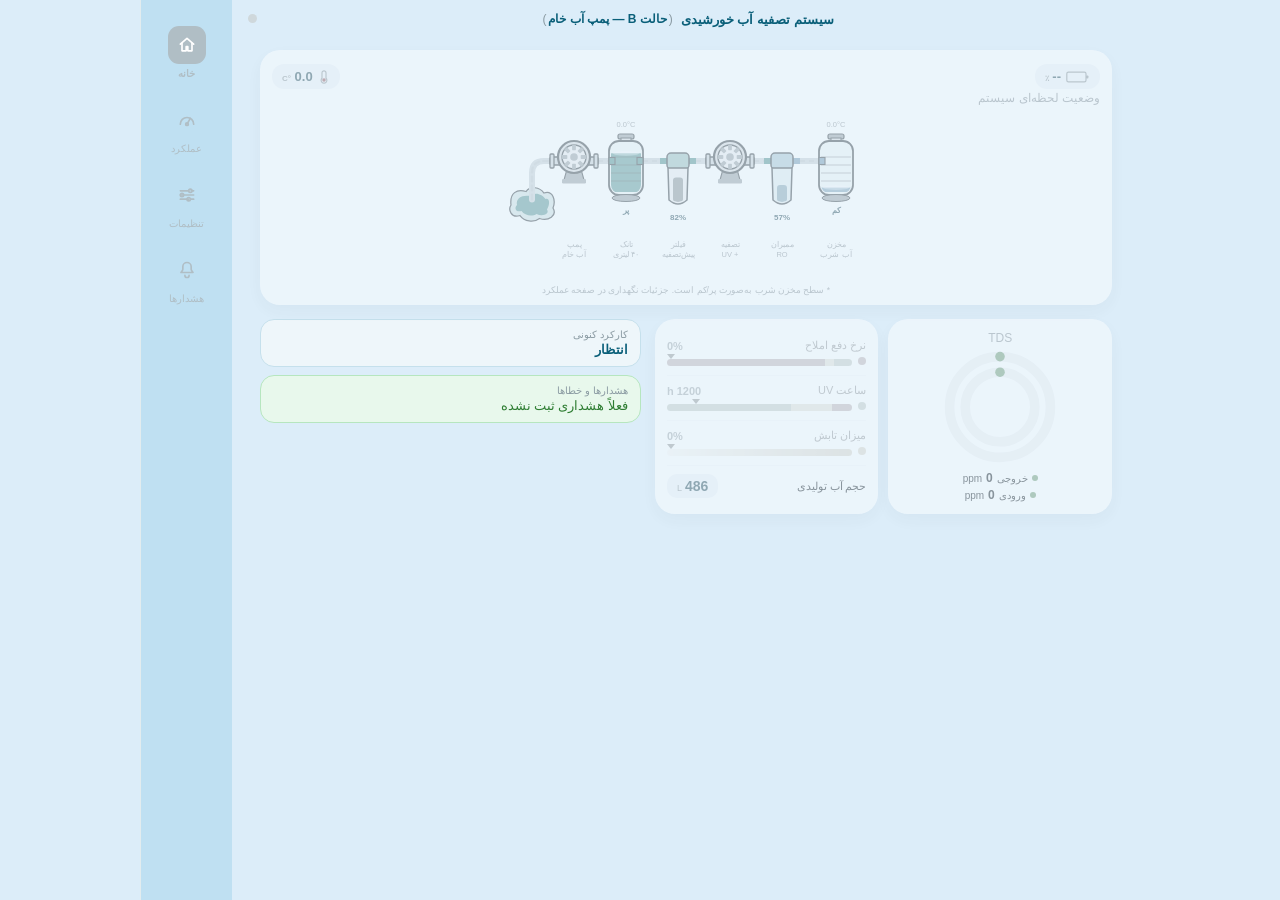
==== Webapp/index.html @ 276bb918 "Store event epochs and show Jalali times in alerts, PDF, and settings. Keep Unix time on the ESP; co" ====
<!DOCTYPE html>
<html lang="fa" dir="rtl">
<head>
<meta charset="UTF-8">
<meta name="viewport" content="width=device-width, initial-scale=1.0, maximum-scale=1.0">
<title>سیستم تصفیه آب خورشیدی</title>
<link rel="manifest" href="manifest.json">
<link rel="stylesheet" href="style.css">
<meta name="theme-color" content="#0f7fa0">
</head>
<body>
<div id="app">

  <div class="content">
  <header>
    <span id="conn-dot" class="conn-dot" title="وضعیت اتصال"></span>
    <div class="title-row">
      <h1 class="title-main">سیستم تصفیه آب خورشیدی</h1>
      <div class="mode-badge" id="modeBadge" title="تغییر سناریو فقط از صفحه تنظیمات">
        <span class="paren">(</span>
        <span id="modeDdLabel">حالت B — پمپ آب خام</span>
        <span class="paren">)</span>
      </div>
    </div>
  </header>

  <main>

    <!-- صفحه خانه -->
    <section id="page-home" class="page">

      <div class="card schematic-card">
        <div class="stat-row">
          <div class="stat-chip">
            <svg id="batteryIcon" width="24" height="14" viewBox="0 0 30 16"></svg>
            <span class="val" id="batteryVal">-- <span class="unit">٪</span></span>
          </div>
          <div class="stat-chip">
            <svg width="12" height="14" viewBox="0 0 12 16"><path d="M6 1a2.3 2.3 0 0 0-2.3 2.3v6.1a3.3 3.3 0 1 0 4.6 0V3.3A2.3 2.3 0 0 0 6 1Z" fill="none" stroke="#8a9aa2" stroke-width="1.3"/><circle cx="6" cy="11.5" r="2" fill="#e5484d"/></svg>
            <span class="val" id="mainTempVal">-- <span class="unit">°C</span></span>
          </div>
        </div>
        <div class="card-title schematic-card-title">وضعیت لحظه‌ای سیستم</div>

        <svg id="schematic" width="100%" height="168" viewBox="0 0 360 168"></svg>
        <div class="schematic-note">* سطح مخزن شرب به‌صورت پر/کم است. جزئیات نگهداری در صفحه عملکرد</div>
      </div>

      <div class="row-cards">
        <div class="card">
          <div class="card-title">TDS</div>
          <div class="rings-wrap">
            <svg id="tdsRings" width="120" height="120" viewBox="0 0 200 200"></svg>
          </div>
        </div>
        <div class="card" id="sideRows"></div>
      </div>

      <div class="home-bottom-stack">
        <div class="status-box routine-box" id="opModeBox">
          <div class="status-box-title">کارکرد کنونی</div>
          <div class="status-box-body op-mode-line">
            <span id="opModeVal">--</span>
            <span class="intake-wait-inline" id="intakeWaitInline" hidden>
              <span class="intake-wait-label">وقفه</span>
              <span class="intake-wait-timer" id="intakeWaitTimer" hidden></span>
              <button type="button" class="intake-reset-btn" id="btnResetIntakeWait" hidden>Reset</button>
            </span>
          </div>
        </div>
        <div class="status-box alert-box" id="homeAlertsBox">
          <div class="status-box-title">هشدارها و خطاها</div>
          <div class="status-box-body" id="homeAlertsVal">فعلاً هشداری ثبت نشده</div>
        </div>
      </div>
    </section>

    <!-- صفحه عملکرد -->
    <section id="page-performance" class="page">
      <div class="card" id="perf-rows"></div>
    </section>

    <!-- صفحه تنظیمات -->
    <section id="page-settings" class="page">

      <div id="settingsMain" class="settings-view active">
        <div class="settings-clock-bar" id="settingsClockBar" aria-live="polite">
          <span class="settings-clock-label">تاریخ و ساعت</span>
          <span class="settings-clock-value" id="settingsClockVal">--</span>
        </div>
        <div class="settings-top settings-top-full">
          <div class="settings-buttons-row">
            <button class="settings-btn" id="btnCalibration">
              <span class="icon-circle"><svg viewBox="0 0 24 24"><path d="M4 21v-6M4 11V3M12 21v-10M12 7V3M20 21v-4M20 13V3" stroke-linecap="round"/><circle cx="4" cy="13" r="2.2"/><circle cx="12" cy="9" r="2.2"/><circle cx="20" cy="15" r="2.2"/></svg></span>
              کالیبراسیون
            </button>
            <button class="settings-btn" id="btnFilters">
              <span class="icon-circle"><svg viewBox="0 0 24 24"><rect x="7" y="3" width="10" height="18" rx="4"/><line x1="7" y1="10" x2="17" y2="10"/><line x1="7" y1="15" x2="17" y2="15"/></svg></span>
              تعویض فیلتر
            </button>
          </div>

          <div class="settings-buttons-row">
            <button class="settings-btn" id="btnDateTime">
              <span class="icon-circle"><svg viewBox="0 0 24 24"><circle cx="12" cy="12" r="9"/><polyline points="12 7 12 12 15.5 14"/></svg></span>
              تاریخ و ساعت
            </button>
          </div>

          <div class="settings-spacer"></div>

          <div class="scenario-select" id="scenarioSelect">
            <span class="scenario-select-caption">سناریوی سیستم</span>
            <div class="scenario-select-btns">
              <button type="button" class="scenario-opt" data-mode="A" id="settingsScenarioA">حالت A — آب شهری</button>
              <button type="button" class="scenario-opt active" data-mode="B" id="settingsScenarioB">حالت B — پمپ آب خام</button>
            </div>
          </div>

          <div class="power-toggle-wrap">
            <span class="power-toggle-caption">روشن / خاموش سیستم</span>
            <button class="power-toggle off" id="powerToggle">
              <span class="ptoggle-label">OFF</span>
              <span class="ptoggle-knob"><svg viewBox="0 0 24 24"><circle cx="12" cy="13" r="7" fill="none" stroke="#8a97a0" stroke-width="2"/><line x1="12" y1="4" x2="12" y2="12" stroke="#8a97a0" stroke-width="2" stroke-linecap="round"/></svg></span>
            </button>
          </div>
        </div>
      </div>

      <!-- انتخاب پارامتر کالیبراسیون -->
      <div id="settingsCalibMenu" class="settings-view">
        <div class="view-header">
          <button class="back-btn" data-back="settingsMain">→</button>
          <h2>کالیبراسیون</h2>
        </div>
        <p class="calib-menu-hint">پارامتر مورد نظر را انتخاب کنید</p>
        <button type="button" class="calib-menu-item" data-calib="tds">سنسور TDS و دمای آب</button>
        <button type="button" class="calib-menu-item" data-calib="pressure">ترانسدیوسر فشار</button>
        <button type="button" class="calib-menu-item" data-calib="vsolar">ولتاژ پنل</button>
        <button type="button" class="calib-menu-item" data-calib="ambient">سنسور دما</button>
      </div>

      <!-- TDS + دمای آب -->
      <div id="settingsCalibTds" class="settings-view">
        <div class="view-header">
          <button class="back-btn" data-back="settingsCalibMenu">→</button>
          <h2>TDS و دمای آب</h2>
        </div>
        <div class="calib-field">
          <div class="calib-field-top"><span class="calib-label">دما - کانال ۱ (آب خام)</span><span class="calib-current" id="calibCurrentTemp1">کنونی: --</span></div>
          <input type="number" step="0.1" class="calib-input" data-key="temp1" placeholder="دمای مرجع (°C)">
        </div>
        <div class="calib-field">
          <div class="calib-field-top"><span class="calib-label">هدایت EC - کانال ۱</span><span class="calib-current" id="calibCurrentEc1">کنونی: --</span></div>
          <input type="number" step="0.1" class="calib-input" data-key="ec1" placeholder="EC محلول استاندارد (µS/cm)">
        </div>
        <div class="calib-field">
          <div class="calib-field-top"><span class="calib-label">دما - کانال ۲ (آب شرب)</span><span class="calib-current" id="calibCurrentTemp2">کنونی: --</span></div>
          <input type="number" step="0.1" class="calib-input" data-key="temp2" placeholder="دمای مرجع (°C)">
        </div>
        <div class="calib-field">
          <div class="calib-field-top"><span class="calib-label">هدایت EC - کانال ۲</span><span class="calib-current" id="calibCurrentEc2">کنونی: --</span></div>
          <input type="number" step="0.1" class="calib-input" data-key="ec2" placeholder="EC محلول استاندارد (µS/cm)">
        </div>
        <button class="ok-btn" id="calibTdsOkBtn">تأیید</button>
        <div class="calib-result" id="calibTdsResult" hidden></div>
      </div>

      <!-- فشار -->
      <div id="settingsCalibPressure" class="settings-view">
        <div class="view-header">
          <button class="back-btn" data-back="settingsCalibMenu">→</button>
          <h2>ترانسدیوسر فشار</h2>
        </div>
        <p class="calib-menu-hint">فشار واقعی مرجع را وارد کنید؛ با مقدار کنونی سنسور هم‌تراز می‌شود.</p>
        <div class="calib-field">
          <div class="calib-field-top"><span class="calib-label">فشار کنونی سنسور</span><span class="calib-current" id="calibCurrentPressure">کنونی: --</span></div>
          <input type="number" step="0.01" min="0" max="10" id="calibPressureRef" placeholder="فشار مرجع (bar)">
        </div>
        <button class="ok-btn" id="calibPressureOkBtn">کالیبره کن</button>
        <div class="calib-result" id="calibPressureResult" hidden></div>
      </div>

      <!-- ولتاژ پنل -->
      <div id="settingsCalibVsolar" class="settings-view">
        <div class="view-header">
          <button class="back-btn" data-back="settingsCalibMenu">→</button>
          <h2>ولتاژ پنل</h2>
        </div>
        <p class="calib-menu-hint">ولتاژ واقعی مرجع را وارد کنید؛ با مقدار کنونی هم‌تراز می‌شود.</p>
        <div class="calib-field">
          <div class="calib-field-top"><span class="calib-label">ولتاژ کنونی</span><span class="calib-current" id="calibCurrentVsolar">کنونی: --</span></div>
          <input type="number" step="0.1" min="0" max="100" id="calibVsolarRef" placeholder="ولتاژ مرجع (V)">
        </div>
        <button class="ok-btn" id="calibVsolarOkBtn">کالیبره کن</button>
        <div class="calib-result" id="calibVsolarResult" hidden></div>
      </div>

      <!-- سنسور دمای محیط -->
      <div id="settingsCalibAmbient" class="settings-view">
        <div class="view-header">
          <button class="back-btn" data-back="settingsCalibMenu">→</button>
          <h2>سنسور دما</h2>
        </div>
        <div class="calib-field">
          <p class="calib-menu-hint" style="margin:0">سنسور دمای محیط هنوز روی برد نصب نشده است. پس از نصب سخت‌افزار، کالیبراسیون اینجا فعال می‌شود.</p>
          <div class="calib-field-top" style="margin-top:10px"><span class="calib-label">دمای محیط (نمایشی)</span><span class="calib-current" id="calibCurrentAmbient">کنونی: --</span></div>
        </div>
      </div>

      <!-- تاریخ و ساعت -->
      <div id="settingsDateTime" class="settings-view">
        <div class="view-header">
          <button class="back-btn" data-back="settingsMain">→</button>
          <h2>تاریخ و ساعت</h2>
        </div>
        <p class="calib-menu-hint">با وصل شدن به وب‌اپ، ساعت گوشی خودکار روی برد ست می‌شود و تا قطع برق نگه داشته می‌شود. بعداً با آی‌سی RTC دائمی می‌شود. تنظیم دستی زیر هم فعال است.</p>
        <div class="calib-field">
          <div class="calib-field-top"><span class="calib-label">ساعت کنونی برد</span><span class="calib-current" id="deviceTimeVal">--</span></div>
          <label class="datetime-label">تاریخ</label>
          <input type="date" id="dtDate" class="calib-input">
          <label class="datetime-label">ساعت</label>
          <input type="time" id="dtTime" class="calib-input" step="60">
        </div>
        <button class="ok-btn" id="dtApplyBtn">اعمال تاریخ و ساعت</button>
        <div class="calib-result" id="dtResult" hidden></div>
      </div>

    </section>

    <!-- صفحه هشدارها -->
    <section id="page-alerts" class="page">
      <div class="card alerts-card">
        <div class="card-title">هشدارها و اعلان‌های سیستم</div>
        <div id="alertsList" class="alerts-list"></div>
        <button class="export-btn" id="btnExport">Export</button>
      </div>
    </section>

  </main>
  </div>

  <nav class="bottom-nav">
    <button class="nav-item active" data-page="home">
      <span class="nav-icon" data-icon="home"></span>خانه
    </button>
    <button class="nav-item" data-page="performance">
      <span class="nav-icon" data-icon="performance"></span>عملکرد
    </button>
    <button class="nav-item" data-page="settings">
      <span class="nav-icon" data-icon="settings"></span>تنظیمات
    </button>
    <button class="nav-item" data-page="alerts">
      <span class="nav-icon" data-icon="alerts"></span>هشدارها
    </button>
  </nav>

  <!-- مودال تعویض فیلتر -->
  <div class="modal-overlay" id="filterModal" hidden>
    <div class="modal-box">
      <h3>تعویض فیلتر</h3>
      <div class="filter-grid" id="filterGrid"></div>
      <button class="modal-close" id="filterModalClose">بستن</button>
    </div>
  </div>

  <!-- مودال تأیید تعویض -->
  <div class="modal-overlay" id="confirmModal" hidden>
    <div class="modal-box small">
      <p id="confirmText"></p>
      <div class="confirm-buttons">
        <button id="confirmYes">بله</button>
        <button id="confirmNo">خیر</button>
      </div>
    </div>
  </div>

  <div class="toast" id="toast"></div>

  <!-- مودال خروجی گزارش -->
  <div class="modal-overlay" id="exportModal" hidden>
    <div class="modal-box">
      <h3>خروجی گزارش</h3>
      <button class="export-choice" id="exportParams">دانلود پارامترهای سیستم</button>
      <button class="export-choice" id="exportAlerts">دانلود هشدارها</button>
      <button class="modal-close" id="exportModalClose">بستن</button>
    </div>
  </div>

</div>

<script src="vendor/jspdf.umd.min.js"></script>
<script src="logo_data.js"></script>
<script src="report.js"></script>
<script src="app.js"></script>
</body>
</html>
---- Webapp/style.css ----
:root {
  --bg: #dcedf9;
  --nav-bg: #bfe0f2;
  --card-bg: #ffffff;
  --primary: #0f7fa0;
  --primary-dark: #0a5f79;
  --text: #1c2b33;
  --muted: #8a9aa2;
  --zone-green: #4caf50;
  --zone-yellow: #f4c430;
  --zone-red: #e5484d;
  --pipe-off: #d7dee1;
  --pipe-on: #2f9bd6;
  --shadow: 0 6px 18px rgba(15, 60, 75, 0.09);
}

* { box-sizing: border-box; }

html, body {
  margin: 0;
  height: 100%;
  font-family: Tahoma, "Segoe UI", Arial, sans-serif;
  background: var(--bg);
  color: var(--text);
}

#app {
  display: flex;
  flex-direction: column;
  height: 100vh;
  height: 100dvh;
  max-width: 480px;
  margin: 0 auto;
  position: relative;
}

.content {
  flex: 1;
  display: flex;
  flex-direction: column;
  min-height: 0;
  overflow: visible;
}

header {
  padding: 10px 14px 8px;
  text-align: center;
  position: relative;
  flex-shrink: 0;
  z-index: 5;
}
.conn-dot {
  position: absolute;
  top: 14px;
  left: 16px;
  width: 9px;
  height: 9px;
  border-radius: 50%;
  background: #cfd8dc;
}
.conn-dot.connected { background: var(--zone-green); }

.title-row {
  display: flex;
  align-items: center;
  justify-content: center;
  flex-wrap: wrap;
  gap: 2px 4px;
  padding: 0 18px;
}
.title-main {
  font-size: 13px;
  font-weight: bold;
  color: var(--primary-dark);
  margin: 0;
  white-space: nowrap;
}
.mode-badge {
  display: inline-flex;
  align-items: center;
  gap: 2px;
  color: var(--primary-dark);
  font-size: 12px;
  font-weight: bold;
  padding: 2px 4px;
  pointer-events: none;
  user-select: none;
}
.mode-badge .paren { color: var(--muted); font-weight: normal; }

main { flex: 1; min-height: 0; padding: 6px 14px 10px; overflow-y: auto; }

.page { display: none; }
.page.active { display: flex; flex-direction: column; gap: 10px; }
#page-performance.active,
#page-settings.active,
#page-alerts.active { display: block; }

.card {
  background: var(--card-bg);
  border-radius: 20px;
  box-shadow: var(--shadow);
  padding: 12px;
  text-align: center;
}
.card.disabled { opacity: 0.45; filter: grayscale(60%); }

.row { display: flex; gap: 10px; }
.row .card { flex: 1; padding: 8px; }

.card-title { font-size: 12px; color: var(--muted); margin-bottom: 2px; }
.card-value { font-size: 24px; font-weight: bold; color: var(--primary-dark); }
.row .card-value { font-size: 17px; }
.card-value .unit { font-size: 12px; font-weight: normal; color: var(--muted); margin-right: 3px; }
.gauge-note { font-size: 10px; color: var(--muted); margin-top: 2px; }

.disabled-badge {
  display: inline-block;
  margin-top: 4px;
  font-size: 9px;
  background: #eceff1;
  color: #78909c;
  padding: 1px 8px;
  border-radius: 10px;
}

.alert-box {
  background: #e8f8ec;
  border: 1px solid #b6e6bf;
  border-radius: 14px;
  padding: 8px 12px;
  min-height: 50px;
  display: flex;
  flex-direction: column;
  justify-content: center;
  gap: 4px;
  flex-shrink: 0;
}
.alert-line { font-size: 12px; color: #2e7d32; }
.alert-line.warn { color: #8a6d00; }
.alert-line.critical { color: #b3261e; }

.home-bottom-stack {
  display: flex;
  flex-direction: column;
  gap: 8px;
  flex-shrink: 0;
}
.status-box {
  border-radius: 14px;
  padding: 8px 12px;
  min-height: 48px;
  display: flex;
  flex-direction: column;
  justify-content: center;
  gap: 2px;
}
.status-box-title {
  font-size: 10px;
  color: var(--muted);
}
.status-box-body {
  font-size: 12.5px;
  font-weight: bold;
  color: var(--primary-dark);
}
.op-mode-line {
  display: flex;
  flex-wrap: wrap;
  align-items: center;
  gap: 8px;
}
.intake-wait-inline {
  display: inline-flex;
  align-items: center;
  gap: 8px;
}
.intake-wait-inline[hidden],
.intake-wait-timer[hidden],
.intake-reset-btn[hidden] {
  display: none !important;
}
.intake-wait-label {
  font-size: 13px;
  font-weight: bold;
  color: #8a6d00;
}
.routine-box {
  background: #eef6fa;
  border: 1px solid #c5e0ec;
}
.home-bottom-stack .alert-box {
  background: #e8f8ec;
  border: 1px solid #b6e6bf;
}
.home-bottom-stack .alert-box .status-box-body {
  font-weight: normal;
  color: #2e7d32;
}

/* ===== کارت شماتیک فرآیند (صفحه خانه) ===== */
.schematic-card { padding: 14px 12px 10px; }
.schematic-card-title { text-align: right; margin-bottom: 4px; }
.stat-row { display: flex; justify-content: space-between; align-items: center; margin-bottom: 2px; }
.stat-chip { display: flex; align-items: center; gap: 5px; background: #eef6fa; border-radius: 12px; padding: 5px 10px; }
.stat-chip .val { font-size: 13px; font-weight: bold; color: var(--primary-dark); }
.stat-chip .unit { font-size: 8px; color: var(--muted); }

.schematic-note { font-size: 8.5px; color: var(--muted); text-align: center; margin-top: 4px; }

.flow { animation: flow-move 0.85s linear infinite; }
@keyframes flow-move { to { stroke-dashoffset: -18; } }

/* پروانه پمپ روشن — transform-origin روی مختصات مرکز پمپ (inline) */
.pump-impeller-spin {
  transform-box: view-box;
  animation: pump-spin 0.9s linear infinite;
}
@keyframes pump-spin { to { transform: rotate(360deg); } }

#schematic .sch-label { font-size: 7.5px; fill: var(--muted); font-family: Tahoma, "Segoe UI", sans-serif; }
#schematic .sch-pct { font-size: 8px; fill: var(--primary-dark); font-family: Tahoma, "Segoe UI", sans-serif; font-weight: bold; }
#schematic .sch-temp { font-size: 7.5px; fill: var(--muted); font-family: Tahoma, "Segoe UI", sans-serif; }

/* ===== دو کارت کنار هم: حلقه‌های TDS + کارت کناری ===== */
.row-cards { display: flex; gap: 10px; align-items: stretch; }
.row-cards .card { flex: 1; min-width: 0; }

.rings-wrap { display: flex; flex-direction: column; align-items: center; gap: 4px; }
.rings-center-label { display: flex; flex-direction: column; align-items: center; gap: 3px; }
.rings-center-label .row { display: flex; align-items: center; gap: 4px; font-size: 10px; }
.rings-center-label .dot { width: 6px; height: 6px; border-radius: 50%; flex-shrink: 0; }
.rings-center-label b { font-size: 12px; }

/* ===== ردیف‌های گیج خطی (صفحه عملکرد و کارت کناری خانه) ===== */
.perf-row { padding: 8px 0; border-bottom: 1px solid #eef2f3; text-align: right; }
.perf-row:last-child { border-bottom: none; }
.perf-row.disabled { opacity: 0.45; filter: grayscale(50%); }

.perf-row-top { display: flex; align-items: center; gap: 6px; margin-bottom: 3px; }
.perf-label { font-size: 11px; color: var(--text); flex: 1; }
.perf-value { font-size: 11px; font-weight: bold; color: var(--primary-dark); white-space: nowrap; }

.led { width: 8px; height: 8px; border-radius: 50%; flex-shrink: 0; background: #ccc; }

.bar-wrap { display: flex; align-items: center; gap: 6px; }
/* direction:ltr نگه‌داشته می‌شود چون این یک مقیاس عددی است؛ بدون این، ترتیب
   رنگ نوار (flex) زیر RTL برعکس می‌شد ولی موقعیت عقربه (left:%) فیزیکی
   می‌ماند و با هم جفت نمی‌شدند. */
.bar-inner { position: relative; flex: 1; height: 12px; direction: ltr; }
.range-labels { display: flex; justify-content: space-between; font-size: 9px; color: var(--muted); direction: ltr; margin-top: 1px; }
.bar { display: flex; height: 7px; border-radius: 4px; overflow: hidden; margin-top: 4px; }
.bar.gradient { background: linear-gradient(to right, #fff3bf, #f5a300); }
.bar .seg { height: 100%; }
.marker {
  position: absolute;
  top: -1px;
  width: 0;
  height: 0;
  border-left: 4px solid transparent;
  border-right: 4px solid transparent;
  border-top: 5px solid #1c2b33;
}

.status-pill { display: inline-block; font-size: 10px; padding: 2px 10px; border-radius: 10px; background: #eceff1; color: #78909c; }
.status-pill.on { background: #e6f6e8; color: #2e7d32; }
.status-pill.danger { background: #fdeaea; color: #b3261e; }

.volume-row { display: flex; align-items: center; justify-content: space-between; padding-top: 8px; }
.volume-label { font-size: 10.5px; color: var(--text); }
.volume-box { background: #eaf6fc; border-radius: 10px; padding: 4px 10px; display: flex; align-items: baseline; gap: 3px; }
.volume-box b { font-size: 14px; color: var(--primary-dark); }
.volume-box span { font-size: 9px; color: var(--muted); }

/* ===== صفحه هشدارها ===== */
.alerts-card { text-align: right; min-height: 100%; display: flex; flex-direction: column; }
.alerts-list { display: flex; flex-direction: column; gap: 8px; margin-top: 6px; }
.alert-item {
  display: flex; align-items: flex-start; gap: 8px;
  border-radius: 12px; padding: 10px 12px; font-size: 11.5px;
}
.alert-item .sev-dot { width: 8px; height: 8px; border-radius: 50%; margin-top: 4px; flex-shrink: 0; }
.alert-item .alert-body { flex: 1; }
.alert-item .alert-title { font-weight: bold; }
.alert-item .alert-time {
  margin-top: 4px;
  font-size: 11px;
  color: var(--muted);
  direction: ltr;
  text-align: right;
  font-variant-numeric: tabular-nums;
}
.alert-item.critical { background: #fdeaea; }
.alert-item.critical .sev-dot { background: var(--zone-red); }
.alert-item.warning { background: #fff8e1; }
.alert-item.warning .sev-dot { background: var(--zone-yellow); }
.alert-item.info { background: #eef6fa; }
.alert-item.info .sev-dot { background: var(--primary); }
.alerts-empty { text-align: center; color: var(--muted); font-size: 12px; padding: 30px 0; }
.export-btn {
  margin-top: 12px; background: var(--primary-dark); color: #fff; border: none; border-radius: 14px;
  padding: 12px; font-family: inherit; font-size: 13px; font-weight: bold; cursor: pointer;
  letter-spacing: .5px;
}
.export-choice {
  display: block; width: 100%; background: #eef6fa; color: var(--primary-dark); border: none;
  border-radius: 12px; padding: 12px; font-family: inherit; font-size: 12px; font-weight: bold;
  cursor: pointer; margin-bottom: 8px;
}

/* ===== صفحه تنظیمات ===== */
.settings-view { display: none; flex-direction: column; height: 100%; }
.settings-view.active { display: flex; }

.settings-buttons-row { display: flex; gap: 10px; margin-top: 8px; }
.settings-btn {
  flex: 1; background: var(--card-bg); border: none; border-radius: 16px; box-shadow: var(--shadow);
  padding: 18px 8px; font-family: inherit; font-size: 12.5px; font-weight: bold; color: var(--primary-dark);
  display: flex; flex-direction: column; align-items: center; gap: 8px; cursor: pointer;
}
.settings-btn .icon-circle { width: 40px; height: 40px; border-radius: 50%; background: #eef6fa; display: flex; align-items: center; justify-content: center; }
.settings-btn .icon-circle svg { width: 20px; height: 20px; stroke: var(--primary); fill: none; stroke-width: 2; }

.settings-clock-bar {
  display: flex;
  align-items: baseline;
  justify-content: space-between;
  gap: 10px;
  margin: 0 4px 12px;
  padding: 10px 12px;
  border-radius: 12px;
  background: linear-gradient(135deg, #eef6fa, #f7fafb);
  border: 1px solid #d5e6ee;
}
.settings-clock-label {
  font-size: 12px;
  color: var(--muted);
  font-weight: 600;
  white-space: nowrap;
}
.settings-clock-value {
  font-size: 14px;
  font-weight: 700;
  color: var(--primary-dark);
  font-variant-numeric: tabular-nums;
  text-align: left;
  direction: ltr;
}
.settings-top {
  flex: 1 1 50%;
  min-height: 0;
  display: flex;
  flex-direction: column;
}
.settings-top-full { flex: 1 1 auto; }
.settings-spacer { flex: 1; }

.calib-menu-hint {
  font-size: 12px;
  color: var(--muted);
  margin: 4px 4px 12px;
  line-height: 1.5;
}
.calib-menu-item {
  display: block;
  width: 100%;
  text-align: right;
  border: 1px solid #c5e0ec;
  background: var(--card-bg);
  color: var(--primary-dark);
  font-family: inherit;
  font-size: 13px;
  font-weight: bold;
  padding: 14px 14px;
  border-radius: 14px;
  margin-bottom: 8px;
  cursor: pointer;
  box-shadow: var(--shadow);
}
.calib-menu-item:active { opacity: 0.9; }
.datetime-label {
  display: block;
  font-size: 11px;
  color: var(--muted);
  margin: 8px 0 4px;
}

.scenario-select {
  display: flex;
  flex-direction: column;
  align-items: stretch;
  gap: 8px;
  margin: 8px 4px 14px;
}
.scenario-select-caption {
  font-size: 12px;
  font-weight: bold;
  color: var(--primary-dark);
  text-align: center;
}
.scenario-select-btns {
  display: grid;
  grid-template-columns: 1fr 1fr;
  gap: 8px;
}
.scenario-opt {
  border: 1px solid #c5e0ec;
  background: #f7fbfc;
  color: #3d4a52;
  font-family: inherit;
  font-size: 11px;
  font-weight: bold;
  padding: 10px 8px;
  border-radius: 12px;
  cursor: pointer;
}
.scenario-opt.active {
  background: #e7f4fb;
  border-color: var(--primary);
  color: var(--primary-dark);
}
.scenario-opt:active { opacity: 0.9; }

.power-toggle-wrap { display: flex; flex-direction: column; align-items: center; gap: 6px; padding-bottom: 6px; }

.test-panel {
  flex: 1 1 50%;
  min-height: 0;
  margin-top: 10px;
  background: var(--card-bg);
  border-radius: 16px;
  box-shadow: var(--shadow);
  padding: 12px 12px 10px;
  display: flex;
  flex-direction: column;
  overflow: auto;
}
.test-panel-title {
  font-size: 13px;
  font-weight: bold;
  color: var(--primary-dark);
  margin-bottom: 10px;
  text-align: center;
}
.test-panel-rows { display: flex; flex-direction: column; gap: 8px; flex: 1; }
.test-row {
  display: flex;
  align-items: center;
  justify-content: space-between;
  gap: 10px;
  background: #f4f8fa;
  border-radius: 12px;
  padding: 10px 12px;
}
.test-label { font-size: 12px; font-weight: bold; color: var(--text); }
.test-label small { font-weight: normal; color: var(--muted); font-size: 10px; }
.test-value {
  font-size: 12px;
  font-weight: bold;
  padding: 4px 10px;
  border-radius: 999px;
  background: #e8eef1;
  color: #8a97a0;
  white-space: nowrap;
}
.test-value.ok { background: #e8f6e8; color: #2e7d32; }
.test-value.warn { background: #fff6e0; color: #b8860b; }
.test-value.danger { background: #fdecea; color: #c62828; }
.test-value.unknown { background: #e8eef1; color: #8a97a0; }
.test-sim-block {
  margin-top: 12px;
  padding-top: 12px;
  border-top: 1px dashed #d0d8de;
}
.test-sim-title {
  font-size: 0.82rem;
  font-weight: 700;
  color: #3d4a52;
  margin-bottom: 10px;
}
.test-sim-title small { font-weight: 500; color: #8a97a0; }
.test-sim-body {
  display: flex;
  align-items: center;
  gap: 14px;
}
.test-gauge {
  --pct: 0;
  width: 84px;
  height: 84px;
  border-radius: 50%;
  background: conic-gradient(#2f6fed calc(var(--pct) * 1%), #e4ebf0 0);
  display: grid;
  place-items: center;
  flex-shrink: 0;
  position: relative;
}
.test-gauge::before {
  content: "";
  position: absolute;
  inset: 10px;
  border-radius: 50%;
  background: #fff;
}
.test-gauge-center {
  position: relative;
  z-index: 1;
  text-align: center;
  line-height: 1.1;
}
.test-gauge-num {
  display: block;
  font-size: 0.95rem;
  font-weight: 700;
  color: #243038;
}
.test-gauge-unit {
  font-size: 0.68rem;
  color: #8a97a0;
}
.test-sim-meta {
  font-size: 0.78rem;
  color: #5a6a74;
  display: flex;
  flex-direction: column;
  gap: 4px;
}
.test-sim-meta strong { color: #243038; }
.test-panel-note {
  margin-top: 8px;
  font-size: 10px;
  color: var(--muted);
  text-align: center;
}

.intake-wait-timer {
  font-size: 13px;
  font-weight: bold;
  font-variant-numeric: tabular-nums;
  color: #b8860b;
  direction: ltr;
  background: #fff6e0;
  border: 1px solid #f0d78c;
  border-radius: 8px;
  padding: 2px 8px;
}
.intake-reset-btn {
  border: none;
  background: #fff6e0;
  color: #8a6d00;
  font-family: inherit;
  font-size: 11px;
  font-weight: bold;
  padding: 5px 12px;
  border-radius: 999px;
  cursor: pointer;
}
.intake-reset-btn:active { opacity: 0.85; }
.routine-box.is-wait { background: #fff8e8; border-color: #f0d78c; }
.routine-box.is-night { background: #eef0f8; border-color: #c8cde0; }
.routine-box.is-active { background: #eef6fa; border-color: #c5e0ec; }

/* ===== گیج صنعتی صفحه عملکرد (الگوی افقی) ===== */
.ind-gauge {
  background: linear-gradient(180deg, #3a4248 0%, #2a3035 100%);
  border: 2px solid #c5ccd1;
  border-radius: 12px;
  box-shadow: inset 0 1px 0 rgba(255,255,255,0.18), 0 4px 10px rgba(0,0,0,0.18);
  padding: 10px 12px 8px;
  margin: 8px 0;
  direction: ltr;
  text-align: left;
}
.ind-gauge.disabled { opacity: 0.45; filter: grayscale(40%); }
.ind-gauge-title {
  font-size: 11px;
  font-weight: bold;
  color: #e8eef2;
  margin-bottom: 6px;
  text-align: right;
  direction: rtl;
}
.ind-gauge-main {
  display: flex;
  align-items: flex-start;
  gap: 10px;
}
.ind-gauge-scale-wrap { flex: 1; min-width: 0; }
.ind-scale-labels {
  display: flex;
  justify-content: space-between;
  font-size: 9px;
  color: #d7dde1;
  margin-bottom: 2px;
  font-variant-numeric: tabular-nums;
}
.ind-scale-labels .danger { color: #ff6b6b; font-weight: bold; }
.ind-track {
  position: relative;
  height: 16px;
  background: #1c2226;
  border-radius: 3px;
  border: 1px solid #111;
  overflow: visible;
}
.ind-track-segs {
  display: flex;
  height: 100%;
  border-radius: 2px;
  overflow: hidden;
}
.ind-track-segs .seg { height: 100%; opacity: 0.35; }
.ind-fill {
  position: absolute;
  left: 0; top: 0; bottom: 0;
  background: repeating-linear-gradient(
    90deg,
    rgba(180, 70, 55, 0.95) 0 10px,
    rgba(140, 50, 40, 0.95) 10px 12px
  );
  border-radius: 2px 0 0 2px;
  pointer-events: none;
}
.ind-pointer {
  position: absolute;
  top: 100%;
  width: 0; height: 0;
  border-left: 5px solid transparent;
  border-right: 5px solid transparent;
  border-bottom: 7px solid #f5d000;
  transform: translate(-50%, 2px);
  filter: drop-shadow(0 1px 1px rgba(0,0,0,0.45));
}
.ind-lcd-col {
  display: flex;
  flex-direction: column;
  align-items: flex-end;
  gap: 4px;
  flex-shrink: 0;
}
.ind-lcd {
  background: #d9e3a8;
  border: 2px solid #8a9460;
  border-radius: 4px;
  min-width: 64px;
  padding: 4px 6px;
  text-align: right;
  font-family: "Courier New", Consolas, monospace;
  font-size: 16px;
  font-weight: bold;
  color: #1a1a1a;
  letter-spacing: 1px;
  box-shadow: inset 0 1px 3px rgba(0,0,0,0.25);
}
.ind-lcd .unit {
  font-size: 9px;
  font-weight: normal;
  margin-right: 2px;
  opacity: 0.7;
}
.ind-status {
  display: flex;
  align-items: center;
  gap: 6px;
  font-size: 10px;
  color: #cfd6db;
}
.ind-status-pill {
  width: 28px;
  height: 12px;
  border-radius: 999px;
  background: #555;
  box-shadow: inset 0 1px 2px rgba(0,0,0,0.5);
}
.ind-status-pill.ok { background: #3ddc84; box-shadow: 0 0 6px #3ddc84; }
.ind-status-pill.warn { background: #f4c430; box-shadow: 0 0 6px #f4c430; }
.ind-status-pill.bad { background: #e5484d; box-shadow: 0 0 6px #e5484d; }

.binary-level-row {
  display: flex;
  align-items: center;
  justify-content: space-between;
  gap: 10px;
  padding: 10px 12px;
  margin: 8px 0;
  background: #fff;
  border: 1px solid #e2e8ec;
  border-radius: 12px;
  text-align: right;
}
.binary-level-row .label { font-size: 12px; font-weight: bold; color: var(--text); }
.binary-level-row.disabled { opacity: 0.45; filter: grayscale(40%); }
.power-toggle-caption { font-size: 11px; color: var(--muted); text-align: center; }
.power-toggle {
  direction: ltr; display: flex; align-items: center; justify-content: space-between;
  border-radius: 999px; padding: 4px; width: 150px; height: 50px; border: none; cursor: pointer;
  transition: background .2s ease;
}
.power-toggle.on { background: #6fbf4f; flex-direction: row; }
.power-toggle.off { background: #aab6bd; flex-direction: row-reverse; }
.power-toggle .ptoggle-label { font-weight: bold; color: #fff; font-size: 14px; padding: 0 12px; letter-spacing: .5px; }
.power-toggle .ptoggle-knob { width: 42px; height: 42px; border-radius: 50%; background: #fff; display: flex; align-items: center; justify-content: center; box-shadow: 0 2px 5px rgba(0,0,0,.25); flex-shrink: 0; }
.power-toggle .ptoggle-knob svg { width: 22px; height: 22px; }

.view-header { display: flex; align-items: center; gap: 8px; margin-bottom: 10px; }
.back-btn { background: none; border: none; font-size: 18px; color: var(--primary-dark); cursor: pointer; padding: 4px 8px; }
.view-header h2 { font-size: 13px; margin: 0; color: var(--primary-dark); }

.calib-field { background: var(--card-bg); border-radius: 14px; padding: 10px 12px; box-shadow: var(--shadow); margin-bottom: 8px; }
.calib-field-top { display: flex; justify-content: space-between; align-items: baseline; margin-bottom: 6px; gap: 6px; }
.calib-label { font-size: 11px; font-weight: bold; color: var(--text); }
.calib-current { font-size: 10px; color: #c3ccd1; white-space: nowrap; }
.calib-input { width: 100%; border: 1px solid #dfe7ea; border-radius: 10px; padding: 8px 10px; font-size: 12px; font-family: inherit; text-align: center; }
.calib-input:focus { outline: none; border-color: var(--primary); }

.ok-btn { margin-top: 4px; background: var(--primary); color: #fff; border: none; border-radius: 14px; padding: 12px; font-size: 13px; font-weight: bold; font-family: inherit; cursor: pointer; width: 100%; }

.calib-result { margin-top: 12px; background: #eef8f0; border: 1px solid #cdeed3; border-radius: 14px; padding: 10px 12px; font-size: 11px; color: #2e7d32; display: flex; flex-direction: column; gap: 5px; }

/* ===== مودال‌ها ===== */
.modal-overlay { position: absolute; inset: 0; background: rgba(15,30,38,.45); display: flex; align-items: center; justify-content: center; padding: 20px; z-index: 20; }
.modal-overlay[hidden] { display: none; }
.modal-box { background: #fff; border-radius: 18px; padding: 16px; width: 100%; max-width: 300px; }
.modal-box h3 { margin: 0 0 10px; font-size: 13px; text-align: center; color: var(--primary-dark); }
.filter-grid { display: grid; grid-template-columns: 1fr 1fr; gap: 8px; }
.filter-option {
  background: #f5f9fa; border: 1px solid #e2ecef; border-radius: 12px; padding: 10px 6px;
  font-family: inherit; font-size: 11px; font-weight: bold; color: var(--text); cursor: pointer;
  display: flex; flex-direction: column; align-items: center; gap: 4px;
}
.filter-option .pct { font-size: 15px; font-weight: bold; }
.filter-option .pct.low { color: var(--zone-green); }
.filter-option .pct.mid { color: var(--zone-yellow); }
.filter-option .pct.high { color: var(--zone-red); }
.modal-close { margin-top: 12px; width: 100%; background: #eceff1; border: none; border-radius: 12px; padding: 9px; font-family: inherit; font-size: 11.5px; color: #607d8b; cursor: pointer; }

.modal-box.small p { font-size: 12px; text-align: center; margin: 6px 0 16px; line-height: 1.6; }
.confirm-buttons { display: flex; gap: 8px; }
.confirm-buttons button { flex: 1; border: none; border-radius: 12px; padding: 10px; font-family: inherit; font-size: 12px; font-weight: bold; cursor: pointer; }
#confirmYes { background: var(--zone-red); color: #fff; }
#confirmNo { background: #eceff1; color: #607d8b; }

.toast {
  position: absolute; bottom: 70px; left: 50%; transform: translateX(-50%);
  background: #2e7d32; color: #fff; font-size: 11px; padding: 8px 16px; border-radius: 20px;
  box-shadow: 0 4px 10px rgba(0,0,0,.2); opacity: 0; transition: opacity .25s; pointer-events: none; z-index: 30;
}
.toast.show { opacity: 1; }

/* ===== ناوبری پایین ===== */
nav.bottom-nav {
  display: flex;
  justify-content: space-around;
  background: var(--nav-bg);
  padding: 8px 0 12px;
  flex-shrink: 0;
}
nav.bottom-nav .nav-item {
  display: flex;
  flex-direction: column;
  align-items: center;
  gap: 2px;
  font-size: 9px;
  color: #5b7c8d;
  flex: 1;
  background: none;
  border: none;
  font-family: inherit;
  padding: 2px 0;
  cursor: pointer;
}
nav.bottom-nav .nav-item.active { color: var(--primary-dark); font-weight: bold; }
nav.bottom-nav .nav-item.disabled { opacity: 0.4; pointer-events: none; }
nav.bottom-nav .nav-icon {
  width: 34px;
  height: 34px;
  border-radius: 11px;
  display: flex;
  align-items: center;
  justify-content: center;
  transition: background-color .15s ease, color .15s ease;
}
nav.bottom-nav .nav-icon svg { width: 18px; height: 18px; stroke: currentColor; fill: none; }
nav.bottom-nav .nav-item.active .nav-icon {
  background: var(--primary);
  color: #fff;
  box-shadow: 0 3px 8px rgba(15, 127, 160, 0.35);
}

/* حالت آفلاین: وقتی اتصال WebSocket قطع است، گیج‌ها و ناوبری کم‌رنگ می‌شوند */
#app.offline .card,
#app.offline .perf-row {
  opacity: 0.45;
  filter: grayscale(60%);
}
#app.offline .nav-item { color: #b0bec5; }
#app.offline .nav-item.active .nav-icon { background: #b0bec5; box-shadow: none; }

/* صفحه‌های بزرگ (لپ‌تاپ/دسکتاپ): نوار پایین به نوار کناری سمت چپ تبدیل می‌شود */
@media (min-width: 768px) {
  #app {
    flex-direction: row;
    max-width: 1000px;
    height: 100vh;
  }
  .content { min-width: 0; }
  main { padding: 14px 28px 20px; }
  .page.active { display: grid; grid-template-columns: 1.2fr 1fr; align-items: start; gap: 14px; }
  .page.active > .schematic-card,
  .page.active > .alert-box { grid-column: 1 / -1; }
  #page-performance.active,
  #page-settings.active,
  #page-alerts.active { display: block; max-width: 640px; margin: 0 auto; }

  nav.bottom-nav {
    flex-direction: column;
    justify-content: flex-start;
    gap: 18px;
    width: 92px;
    padding: 24px 0;
    border-top: none;
    border-left: 1px solid #e2ecef;
    /* nav.bottom-nav is the last child in the DOM; under dir="rtl" with
       flex-direction:row this places it at the inline-end, i.e. the visual
       left side, with no "order" override needed. */
  }
  nav.bottom-nav .nav-item { flex: none; font-size: 10px; gap: 4px; }
  nav.bottom-nav .nav-icon { width: 38px; height: 38px; }
  nav.bottom-nav .nav-icon svg { width: 20px; height: 20px; }
}
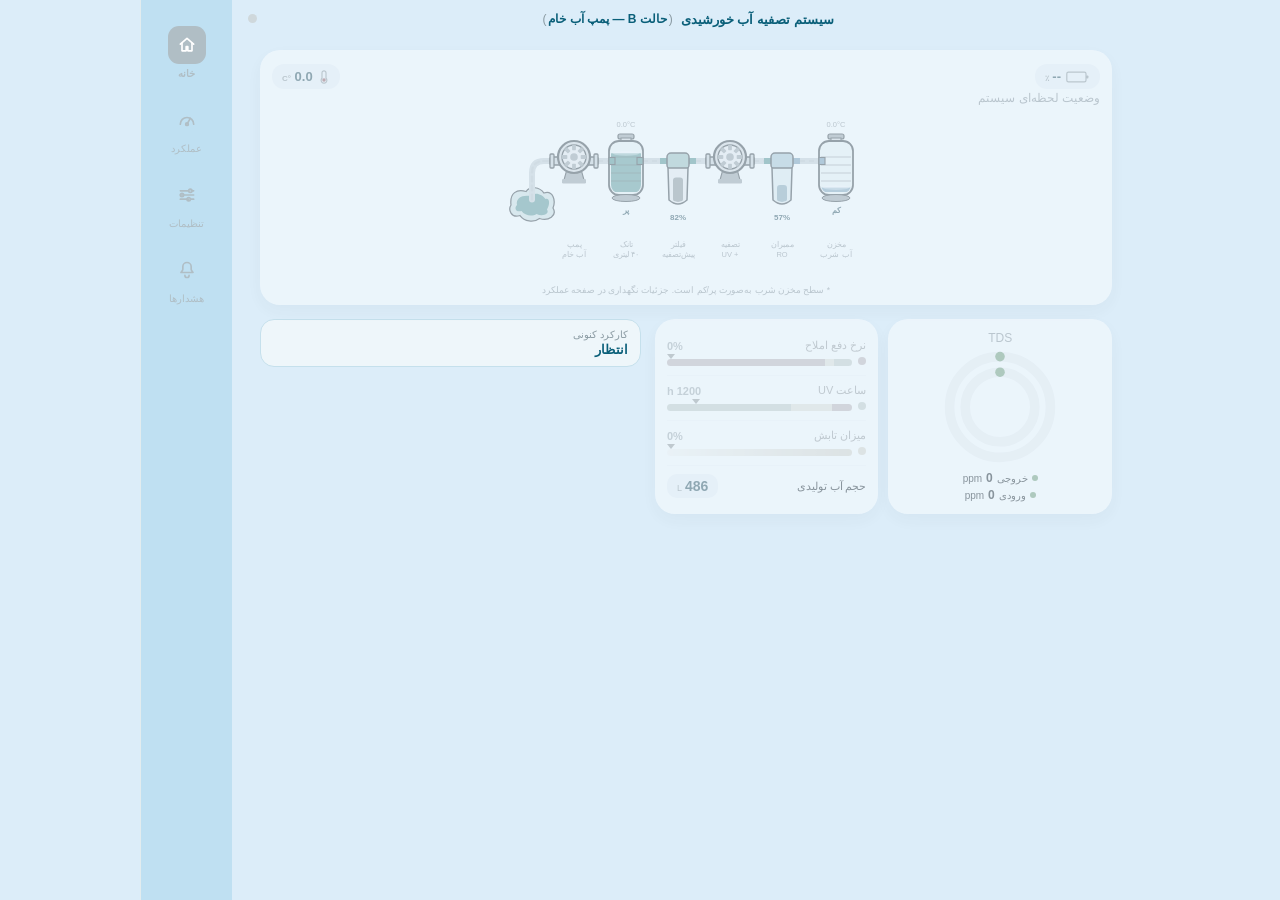
==== commit 728a25c7: "Drop W206, log unlock as L302, remove home alerts box, zero hard-lock counters on unlock/reset. Co-a" ====
--- a/Webapp/index.html
+++ b/Webapp/index.html
@@ -68,10 +68,6 @@
             </span>
           </div>
         </div>
-        <div class="status-box alert-box" id="homeAlertsBox">
-          <div class="status-box-title">هشدارها و خطاها</div>
-          <div class="status-box-body" id="homeAlertsVal">فعلاً هشداری ثبت نشده</div>
-        </div>
       </div>
     </section>
 
@@ -85,8 +81,8 @@
 
       <div id="settingsMain" class="settings-view active">
         <div class="settings-clock-bar" id="settingsClockBar" aria-live="polite">
-          <span class="settings-clock-label">تاریخ و ساعت</span>
-          <span class="settings-clock-value" id="settingsClockVal">--</span>
+          <span class="settings-clock-date" id="settingsClockDate">--</span>
+          <span class="settings-clock-time" id="settingsClockTime"></span>
         </div>
         <div class="settings-top settings-top-full">
           <div class="settings-buttons-row">
@@ -104,6 +100,17 @@
             <button class="settings-btn" id="btnDateTime">
               <span class="icon-circle"><svg viewBox="0 0 24 24"><circle cx="12" cy="12" r="9"/><polyline points="12 7 12 12 15.5 14"/></svg></span>
               تاریخ و ساعت
+            </button>
+            <button class="settings-btn" id="btnUnlockHard" type="button">
+              <span class="icon-circle"><svg viewBox="0 0 24 24"><rect x="5" y="11" width="14" height="10" rx="2"/><path d="M8 11V8a4 4 0 0 1 7.5-1.5"/></svg></span>
+              برداشت قفل
+            </button>
+          </div>
+
+          <div class="settings-buttons-row">
+            <button class="settings-btn settings-btn-tech" id="btnSystemReset" type="button">
+              <span class="icon-circle"><svg viewBox="0 0 24 24"><path d="M12 3v4M12 17v4M3 12h4M17 12h4"/><circle cx="12" cy="12" r="3"/></svg></span>
+              ریست سیستم
             </button>
           </div>
 
@@ -230,9 +237,11 @@
 
     <!-- صفحه هشدارها -->
     <section id="page-alerts" class="page">
-      <div class="card alerts-card">
-        <div class="card-title">هشدارها و اعلان‌های سیستم</div>
-        <div id="alertsList" class="alerts-list"></div>
+      <div class="alerts-page-layout">
+        <div class="card alerts-scroll-card">
+          <div class="card-title">آخرین هشدارها</div>
+          <div id="alertsList" class="alerts-list alerts-list-scroll"></div>
+        </div>
         <button class="export-btn" id="btnExport">Export</button>
       </div>
     </section>
--- a/Webapp/style.css
+++ b/Webapp/style.css
@@ -89,12 +89,23 @@
 .mode-badge .paren { color: var(--muted); font-weight: normal; }
 
 main { flex: 1; min-height: 0; padding: 6px 14px 10px; overflow-y: auto; }
+main:has(#page-alerts.active) {
+  overflow: hidden;
+  display: flex;
+  flex-direction: column;
+}
 
 .page { display: none; }
 .page.active { display: flex; flex-direction: column; gap: 10px; }
 #page-performance.active,
-#page-settings.active,
-#page-alerts.active { display: block; }
+#page-settings.active { display: block; }
+#page-alerts.active {
+  display: flex;
+  flex-direction: column;
+  flex: 1;
+  min-height: 0;
+  overflow: hidden;
+}
 
 .card {
   background: var(--card-bg);
@@ -273,23 +284,66 @@
 .volume-box span { font-size: 9px; color: var(--muted); }
 
 /* ===== صفحه هشدارها ===== */
-.alerts-card { text-align: right; min-height: 100%; display: flex; flex-direction: column; }
-.alerts-list { display: flex; flex-direction: column; gap: 8px; margin-top: 6px; }
+.alerts-page-layout {
+  display: flex;
+  flex-direction: column;
+  flex: 1;
+  min-height: 0;
+  height: 100%;
+  gap: 10px;
+}
+.alerts-scroll-card {
+  text-align: right;
+  flex: 1 1 auto;
+  min-height: 0;
+  display: flex;
+  flex-direction: column;
+  overflow: hidden;
+}
+.alerts-list {
+  display: flex;
+  flex-direction: column;
+  gap: 8px;
+  margin-top: 6px;
+}
+.alerts-list-scroll {
+  flex: 1 1 auto;
+  min-height: 0;
+  overflow-y: auto;
+  -webkit-overflow-scrolling: touch;
+  padding-left: 2px;
+  padding-right: 2px;
+}
 .alert-item {
   display: flex; align-items: flex-start; gap: 8px;
   border-radius: 12px; padding: 10px 12px; font-size: 11.5px;
 }
 .alert-item .sev-dot { width: 8px; height: 8px; border-radius: 50%; margin-top: 4px; flex-shrink: 0; }
-.alert-item .alert-body { flex: 1; }
+.alert-item .alert-body { flex: 1; min-width: 0; }
 .alert-item .alert-title { font-weight: bold; }
+.alert-item .alert-code {
+  font-size: 10px;
+  font-weight: 700;
+  color: var(--primary-dark);
+  margin-bottom: 2px;
+  direction: ltr;
+  unicode-bidi: isolate;
+  text-align: right;
+}
 .alert-item .alert-time {
-  margin-top: 4px;
+  margin-top: 6px;
   font-size: 11px;
   color: var(--muted);
-  direction: ltr;
-  text-align: right;
+  display: flex;
+  flex-direction: row;
+  justify-content: space-between;
+  align-items: baseline;
+  gap: 10px;
+  direction: ltr; /* time left, date right */
   font-variant-numeric: tabular-nums;
 }
+.alert-item .alert-time-clock { unicode-bidi: isolate; }
+.alert-item .alert-time-date { direction: rtl; unicode-bidi: isolate; text-align: right; }
 .alert-item.critical { background: #fdeaea; }
 .alert-item.critical .sev-dot { background: var(--zone-red); }
 .alert-item.warning { background: #fff8e1; }
@@ -298,9 +352,12 @@
 .alert-item.info .sev-dot { background: var(--primary); }
 .alerts-empty { text-align: center; color: var(--muted); font-size: 12px; padding: 30px 0; }
 .export-btn {
-  margin-top: 12px; background: var(--primary-dark); color: #fff; border: none; border-radius: 14px;
+  flex: 0 0 auto;
+  margin-top: 0;
+  background: var(--primary-dark); color: #fff; border: none; border-radius: 14px;
   padding: 12px; font-family: inherit; font-size: 13px; font-weight: bold; cursor: pointer;
   letter-spacing: .5px;
+  width: 100%;
 }
 .export-choice {
   display: block; width: 100%; background: #eef6fa; color: var(--primary-dark); border: none;
@@ -320,31 +377,37 @@
 }
 .settings-btn .icon-circle { width: 40px; height: 40px; border-radius: 50%; background: #eef6fa; display: flex; align-items: center; justify-content: center; }
 .settings-btn .icon-circle svg { width: 20px; height: 20px; stroke: var(--primary); fill: none; stroke-width: 2; }
+.settings-btn-tech .icon-circle { background: #fdecea; }
+.settings-btn-tech .icon-circle svg { stroke: #c62828; }
 
 .settings-clock-bar {
   display: flex;
   align-items: baseline;
   justify-content: space-between;
-  gap: 10px;
+  gap: 14px;
   margin: 0 4px 12px;
   padding: 10px 12px;
   border-radius: 12px;
   background: linear-gradient(135deg, #eef6fa, #f7fafb);
   border: 1px solid #d5e6ee;
-}
-.settings-clock-label {
-  font-size: 12px;
-  color: var(--muted);
+  direction: ltr; /* date left, time right */
+}
+.settings-clock-time {
+  font-size: 15px;
+  font-weight: 700;
+  color: var(--primary-dark);
+  font-variant-numeric: tabular-nums;
+  direction: ltr;
+  unicode-bidi: isolate;
+  order: 2;
+}
+.settings-clock-date {
+  font-size: 13px;
   font-weight: 600;
+  color: var(--primary-dark);
   white-space: nowrap;
-}
-.settings-clock-value {
-  font-size: 14px;
-  font-weight: 700;
-  color: var(--primary-dark);
-  font-variant-numeric: tabular-nums;
-  text-align: left;
-  direction: ltr;
+  order: 1;
+  direction: rtl;
 }
 .settings-top {
   flex: 1 1 50%;
@@ -809,8 +872,14 @@
   .page.active > .schematic-card,
   .page.active > .alert-box { grid-column: 1 / -1; }
   #page-performance.active,
-  #page-settings.active,
-  #page-alerts.active { display: block; max-width: 640px; margin: 0 auto; }
+  #page-settings.active { display: block; max-width: 640px; margin: 0 auto; }
+  #page-alerts.active {
+    display: flex;
+    flex-direction: column;
+    max-width: 640px;
+    margin: 0 auto;
+    width: 100%;
+  }
 
   nav.bottom-nav {
     flex-direction: column;
